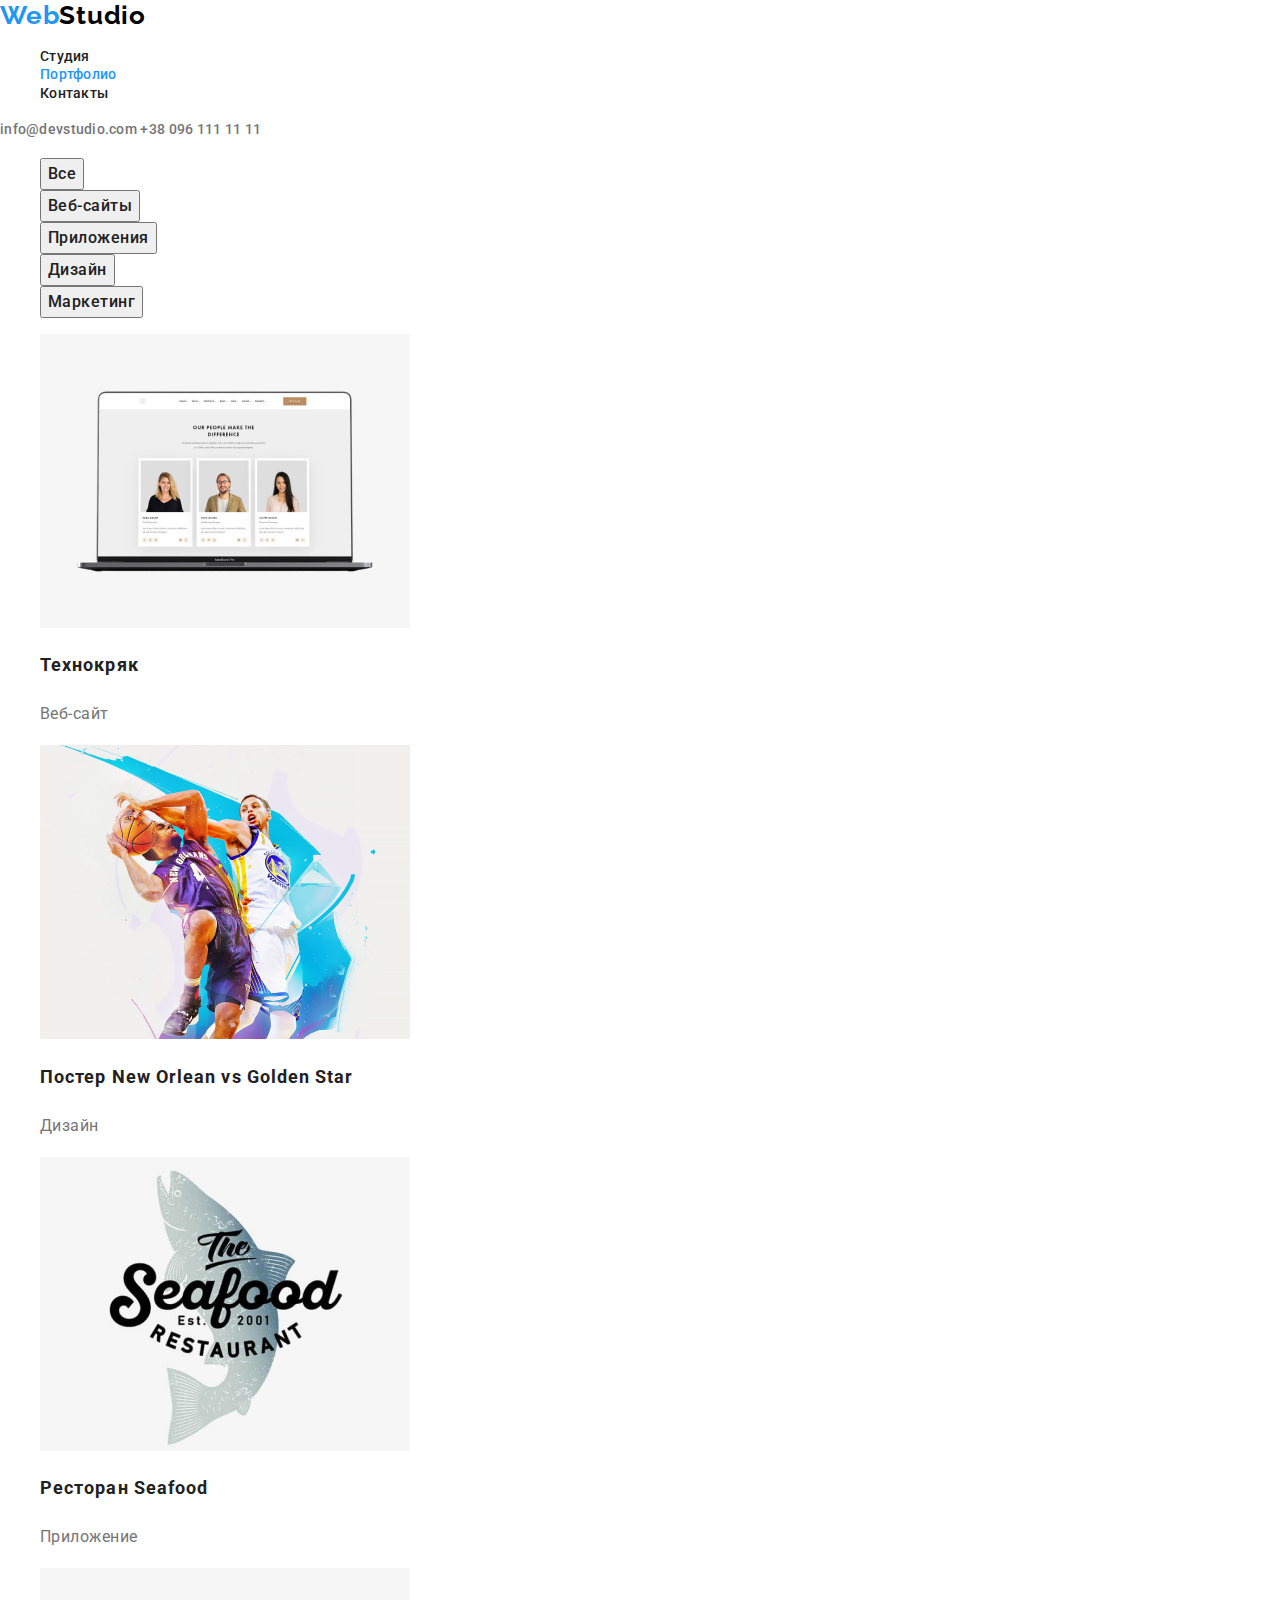
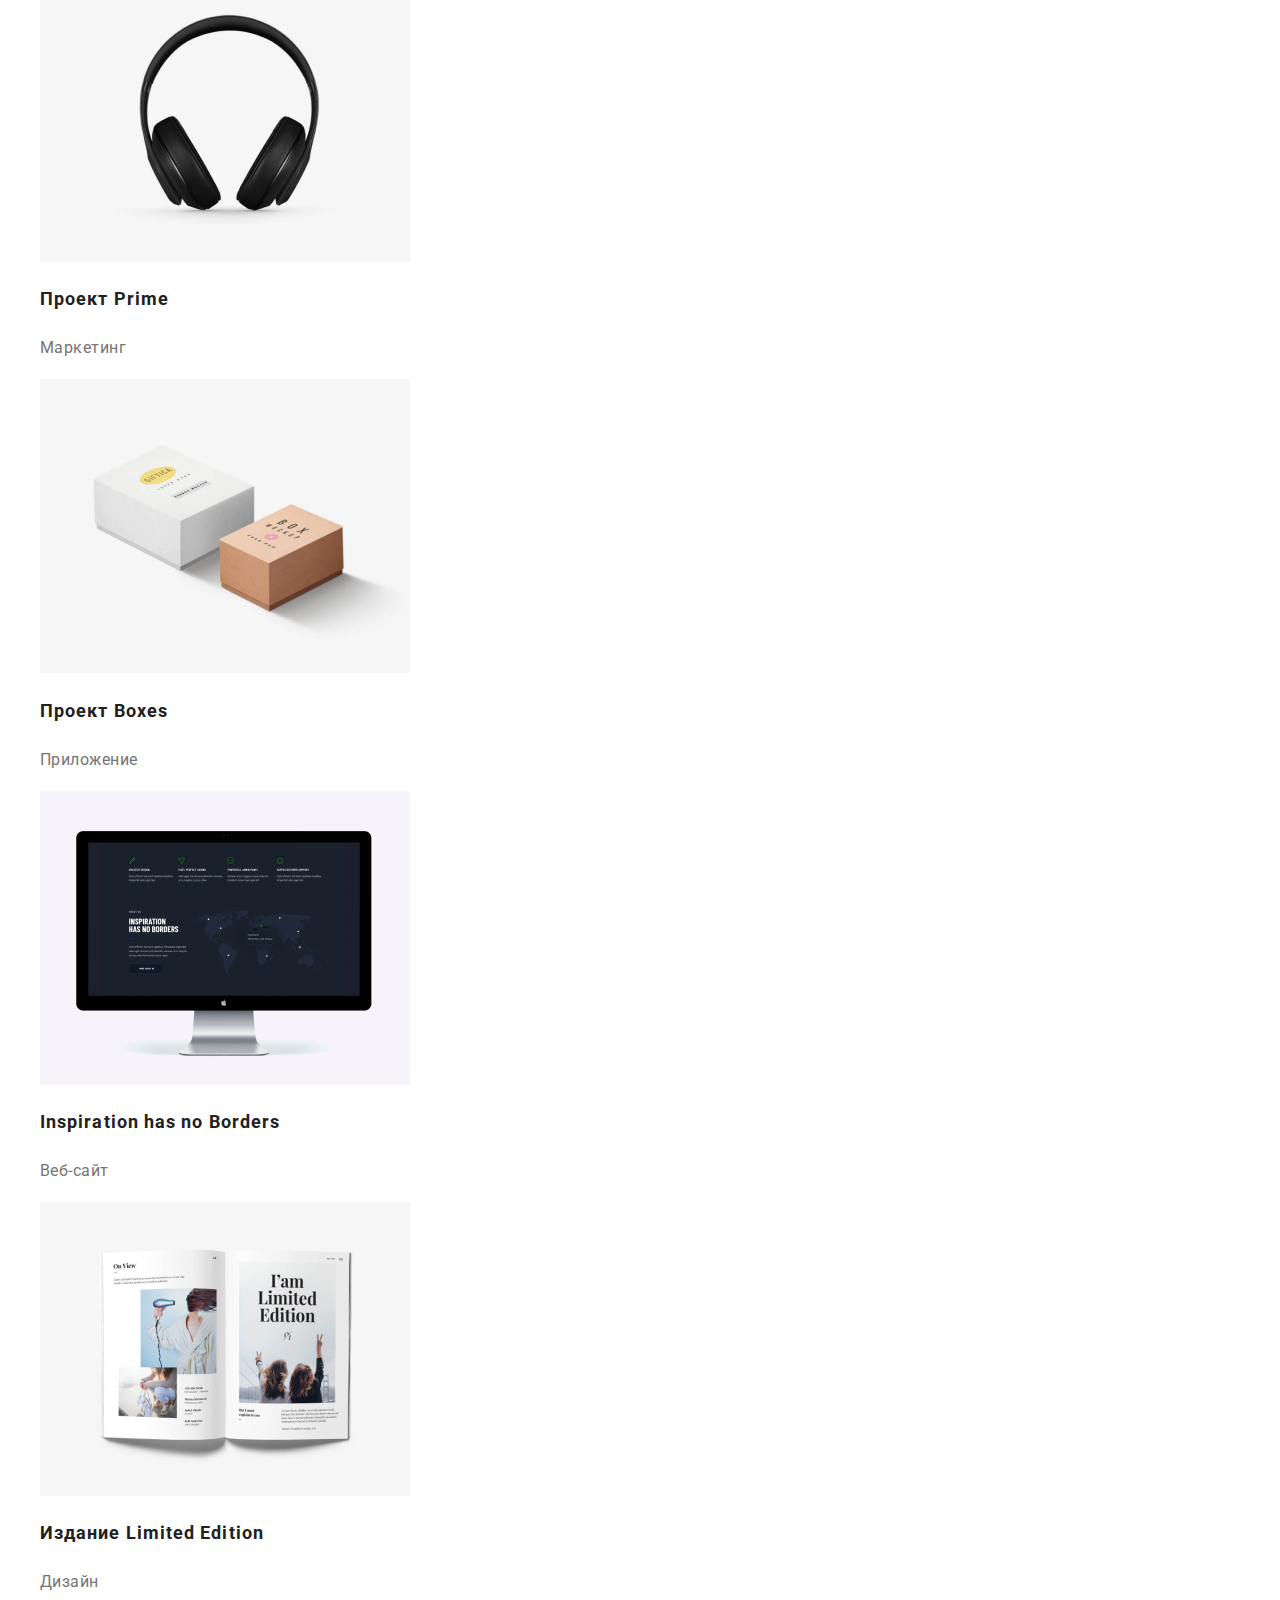
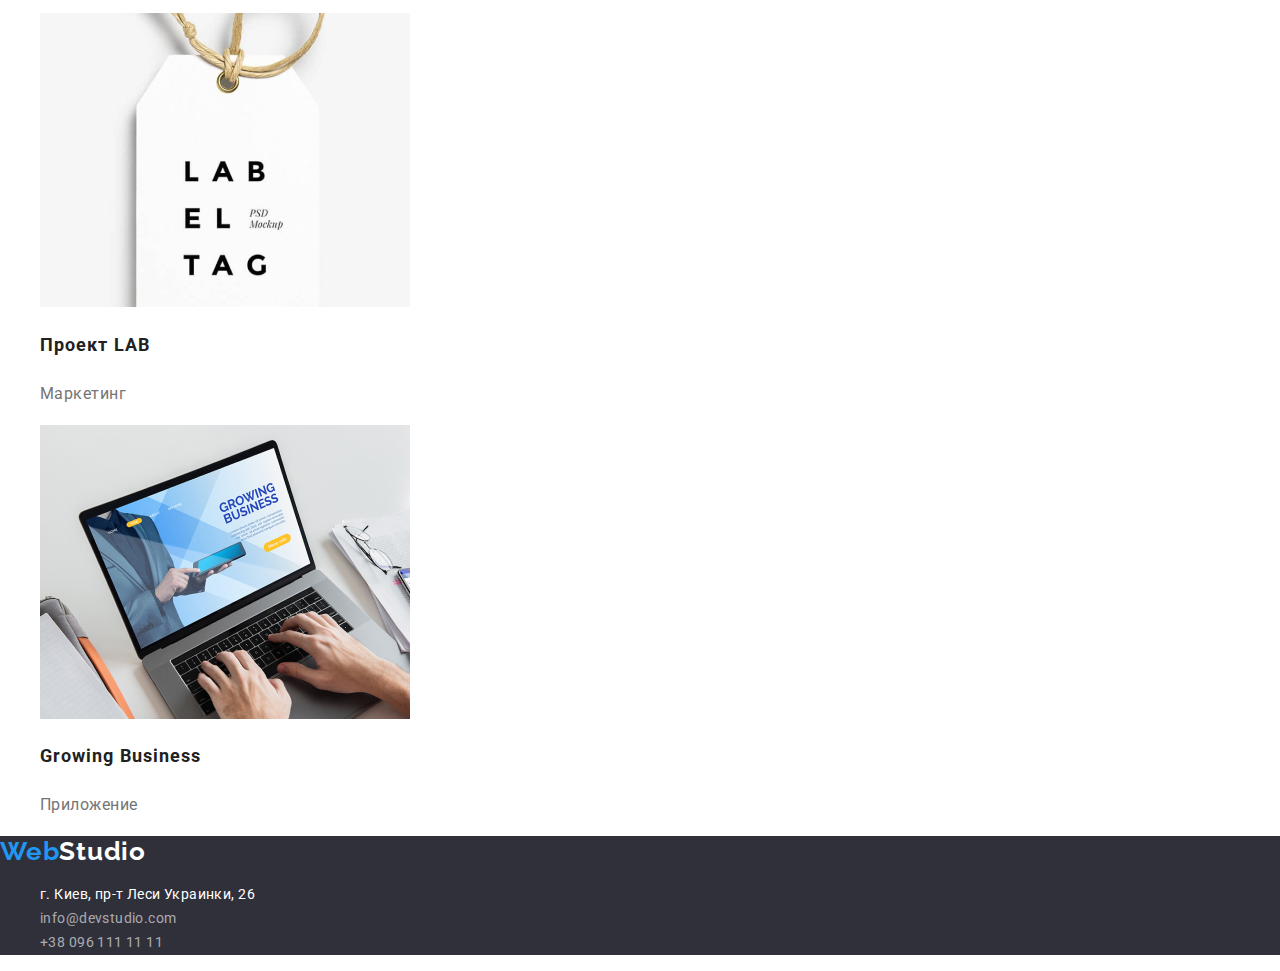
==== portfolio.html @ b76dd88d "New" ====
<!DOCTYPE html>
<html lang="ru">
  <head>
    <meta charset="UTF-8" />
    <meta name="viewport" content="width=device-width, initial-scale=1.0" />
    <title>WebStudio</title>
    <link
      rel="stylesheet"
      href="https://cdnjs.cloudflare.com/ajax/libs/modern-normalize/1.0.0/modern-normalize.css"
    />
    <link
      href="https://fonts.googleapis.com/css2?family=Raleway:wght@700&family=Roboto:wght@400;500;700&display=swap"
      rel="stylesheet"
    />
    <link rel="stylesheet" href="./css/styles.css" />
  </head>

  <body>
    <!-- HEADER -->
    <header>
      <nav class="navigation">
        <a class="logo link" href="./index.html"
          ><span class="logo-name">Web</span>Studio</a
        >
        <ul class="list">
          <li>
            <a class="navigation-list link" href="./index.html">Студия</a>
          </li>
          <li>
            <a class="navigation-list link active" href="./portfolio.html"
              >Портфолио</a
            >
          </li>
          <li><a class="navigation-list link" href="">Контакты</a></li>
        </ul>
      </nav>
      <address class="address">
        <a class="address-list link" href="mailto:info@devstudio.com"
          >info@devstudio.com</a
        >
        <a class="address-list link" href="tel:+380961111111"
          >+38 096 111 11 11</a
        >
      </address>
    </header>
    <main>
      <h1 hidden>Портфолио</h1>
      <!--Фильтр-->
      <ul class="list">
        <li><button type="button" class="button-list">Все</button></li>
        <li><button type="button" class="button-list">Веб-сайты</button></li>
        <li><button type="button" class="button-list">Приложения</button></li>
        <li><button type="button" class="button-list">Дизайн</button></li>
        <li><button type="button" class="button-list">Маркетинг</button></li>
      </ul>
      <!--Портфолио-->
      <ul class="list">
        <li>
          <img
            src="./images/portfolio/img.jpg"
            alt=""
            width="370"
            height="294"
          />
          <h2 class="portfolio-title">Технокряк</h2>
          <p class="portfolio-subtitle">Веб-сайт</p>
        </li>
        <li>
          <img
            src="./images/portfolio/img-1.jpg"
            alt=""
            width="370"
            height="294"
          />
          <h2 class="portfolio-title">Постер New Orlean vs Golden Star</h2>
          <p class="portfolio-subtitle">Дизайн</p>
        </li>
        <li>
          <img
            src="./images/portfolio/img-2.jpg"
            alt=""
            width="370"
            height="294"
          />
          <h2 class="portfolio-title">Ресторан Seafood</h2>
          <p class="portfolio-subtitle">Приложение</p>
        </li>
        <li>
          <img
            src="./images/portfolio/img-3.jpg"
            alt=""
            width="370"
            height="294"
          />
          <h2 class="portfolio-title">Проект Prime</h2>
          <p class="portfolio-subtitle">Маркетинг</p>
        </li>
        <li>
          <img
            src="./images/portfolio/img-4.jpg"
            alt=""
            width="370"
            height="294"
          />
          <h2 class="portfolio-title">Проект Boxes</h2>
          <p class="portfolio-subtitle">Приложение</p>
        </li>
        <li>
          <img
            src="./images/portfolio/img-5.jpg"
            alt=""
            width="370"
            height="294"
          />
          <h2 class="portfolio-title">Inspiration has no Borders</h2>
          <p class="portfolio-subtitle">Веб-сайт</p>
        </li>
        <li>
          <img
            src="./images/portfolio/img-6.jpg"
            alt=""
            width="370"
            height="294"
          />
          <h2 class="portfolio-title">Издание Limited Edition</h2>
          <p class="portfolio-subtitle">Дизайн</p>
        </li>
        <li>
          <img
            src="./images/portfolio/img-7.jpg"
            alt=""
            width="370"
            height="294"
          />
          <h2 class="portfolio-title">Проект LAB</h2>
          <p class="portfolio-subtitle">Маркетинг</p>
        </li>
        <li>
          <img
            src="./images/portfolio/img-8.jpg"
            alt=""
            width="370"
            height="294"
          />
          <h2 class="portfolio-title">Growing Business</h2>
          <p class="portfolio-subtitle">Приложение</p>
        </li>
      </ul>
    </main>

    <!-- Footer-->
    <footer class="footer-fon">
      <a class="logo link logo-footer" href="./index.html"
        ><span class="logo-name">Web</span>Studio</a
      >
      <address>
        <ul class="list">
          <li class="address">г. Киев, пр-т Леси Украинки, 26</li>
          <li>
            <a class="link contacts" href="mailto:info@devstudio.com"
              >info@devstudio.com</a
            >
          </li>
          <li>
            <a class="link contacts" href="tel:+380961111111"
              >+38 096 111 11 11</a
            >
          </li>
        </ul>
      </address>
    </footer>
  </body>
</html>
---- css/styles.css ----
:root {
  --main-font: 'Roboto', sans-serif;
  --secondary-font: 'Raleway', sans-serif;
  --accent-color: #2196f3;
  --primary-background-color: #ffffff;
  --primery-title-color: #212121;
  --primery-description-color: #757575;
}

body {
  font-family: var(--main-font);
  font-style: normal;
  background-color: var(--primary-background-color);
}

.list {
  list-style: none;
}

.link {
  text-decoration: none;
}

/*=====HEADER=====*/
.logo {
  font-family: var(--secondary-font);
  font-style: normal;
  font-weight: 700;
  font-size: 26px;
  line-height: 1.192;
  letter-spacing: 0.03em;
  color: #000000;
}

.logo-name {
  color: var(--accent-color);
}
.navigation-list {
  font-family: var(--main-font);
  font-style: normal;
  font-weight: 500;
  font-size: 14px;
  line-height: 1.143;
  letter-spacing: 0.02em;
  color: var(--primery-title-color);
}

.active {
  color: var(--accent-color);
}

.address-list {
  font-family: var(--main-font);
  font-style: normal;
  font-weight: 500;
  font-size: 14px;
  line-height: 1.143;
  letter-spacing: 0.02em;
  color: var(--primery-description-color);
}

.navigation-list:hover,
.navigation-list:focus,
.address-list:hover,
.address-list:focus {
  color: var(--accent-color);
}
/*=====END HEADER=====*/

/*=====HERO=====*/
.hero-title {
  font-weight: 900;
  font-size: 44px;
  line-height: 1.364;
  text-align/*ПРИБРАТИ?*/: center;
  letter-spacing: 0.06em;
  text-transform: uppercase;
  background-color: #2f303a; /* тимчасово для видноти тексту*/
  color: #ffffff;
}

.modal-btn {
  font-family: var(--main-font);
  font-style: normal;
  font-weight: 700;
  font-size: 16px;
  line-height: 1.875;
  letter-spacing: 0.06em;
  color: #ffffff;
  background-color: var(--accent-color);
}
/*=====END HERO=====*/

/*=====FEATURES=====*/
.features-subtitle {
  font-weight: 700;
  font-size: 14px;
  line-height: 1.143;
  letter-spacing: 0.03em;
  text-transform: uppercase;
  color: var(--primery-title-color);
}

.features-description {
  font-weight: 400;
  font-size: 14px;
  line-height: 1.714;
  letter-spacing: 0.03em;
  color: var(--primery-description-color);
}
/*=====END FEATURES=====*/

/*=====WHAT ARE WE DOING=====*/
.doing-title {
  font-weight: 700;
  font-size: 36px;
  line-height: 1.167;
  text-align: center;
  letter-spacing: 0.03em;
  color: var(--primery-title-color);
}
/*=====END WHAT ARE WE DOING=====*/

/*=====OUR TEAM=====*/
.team-title {
  font-weight: 700;
  font-size: 36px;
  line-height: 1.167;
  text-align: center;
  letter-spacing: 0.03em;
  color: var(--primery-title-color);
}

.team-subtitle {
  font-weight: 500;
  font-size: 16px;
  line-height: 1.188;
  letter-spacing: 0.03em;
  color: var(--primery-title-color);
}

.team-position {
  font-weight: 400;
  font-size: 16px;
  line-height: 1.188;
  letter-spacing: 0.03em;
  color: var(--primery-description-color);
}

.team-fon {
  background-color: #f5f4fa;
}
/*=====END OUR TEAM=====*/

/*=====FOOTER=====*/

.logo-footer {
  font-family: var(--secondary-font);
  font-style: normal;
  font-weight: 700;
  font-size: 26px;
  line-height: 1.192;
  letter-spacing: 0.03em;
  color: #ffffff;
}
.address {
  font-family: var(--main-font);
  font-style: normal;
  font-weight: normal;
  font-size: 14px;
  line-height: 1.714;
  letter-spacing: 0.03em;
  color: #ffffff;
}

.contacts {
  font-family: var(--main-font);
  font-style: normal;
  font-weight: 400;
  font-size: 14px;
  line-height: 1.714;
  letter-spacing: 0.03em;
  color: rgba(255, 255, 255, 0.6);
}

.footer-fon {
  background-color: #2f303a;
}
/*=====END FOOTER=====*/

/*=====PORTFOLIO BUTTON=====*/
.button-list {
  font-family: var(--main-font);
  font-style: normal;
  font-weight: 500;
  font-size: 16px;
  line-height: 1.625;
  text-align: center;
  letter-spacing: 0.03em;
  color: var(--primery-title-color);
}

.button-list:hover,
.button-list:focus {
  color: #ffffff;
  background-color: var(--accent-color);
}
/*=====END PORTFOLIO BUTTON=====*/

/*=====PORTFOLIO=====*/
.portfolio-title {
  font-weight: bold;
  font-size: 18px;
  line-height: 2;
  letter-spacing: 0.06em;
  color: var(--primery-title-color);
}

.portfolio-subtitle {
  font-weight: 400;
  font-size: 16px;
  line-height: 1.875;
  letter-spacing: 0.03em;
  color: var(--primery-description-color);
}
/*=====END PORTFOLIO=====*/
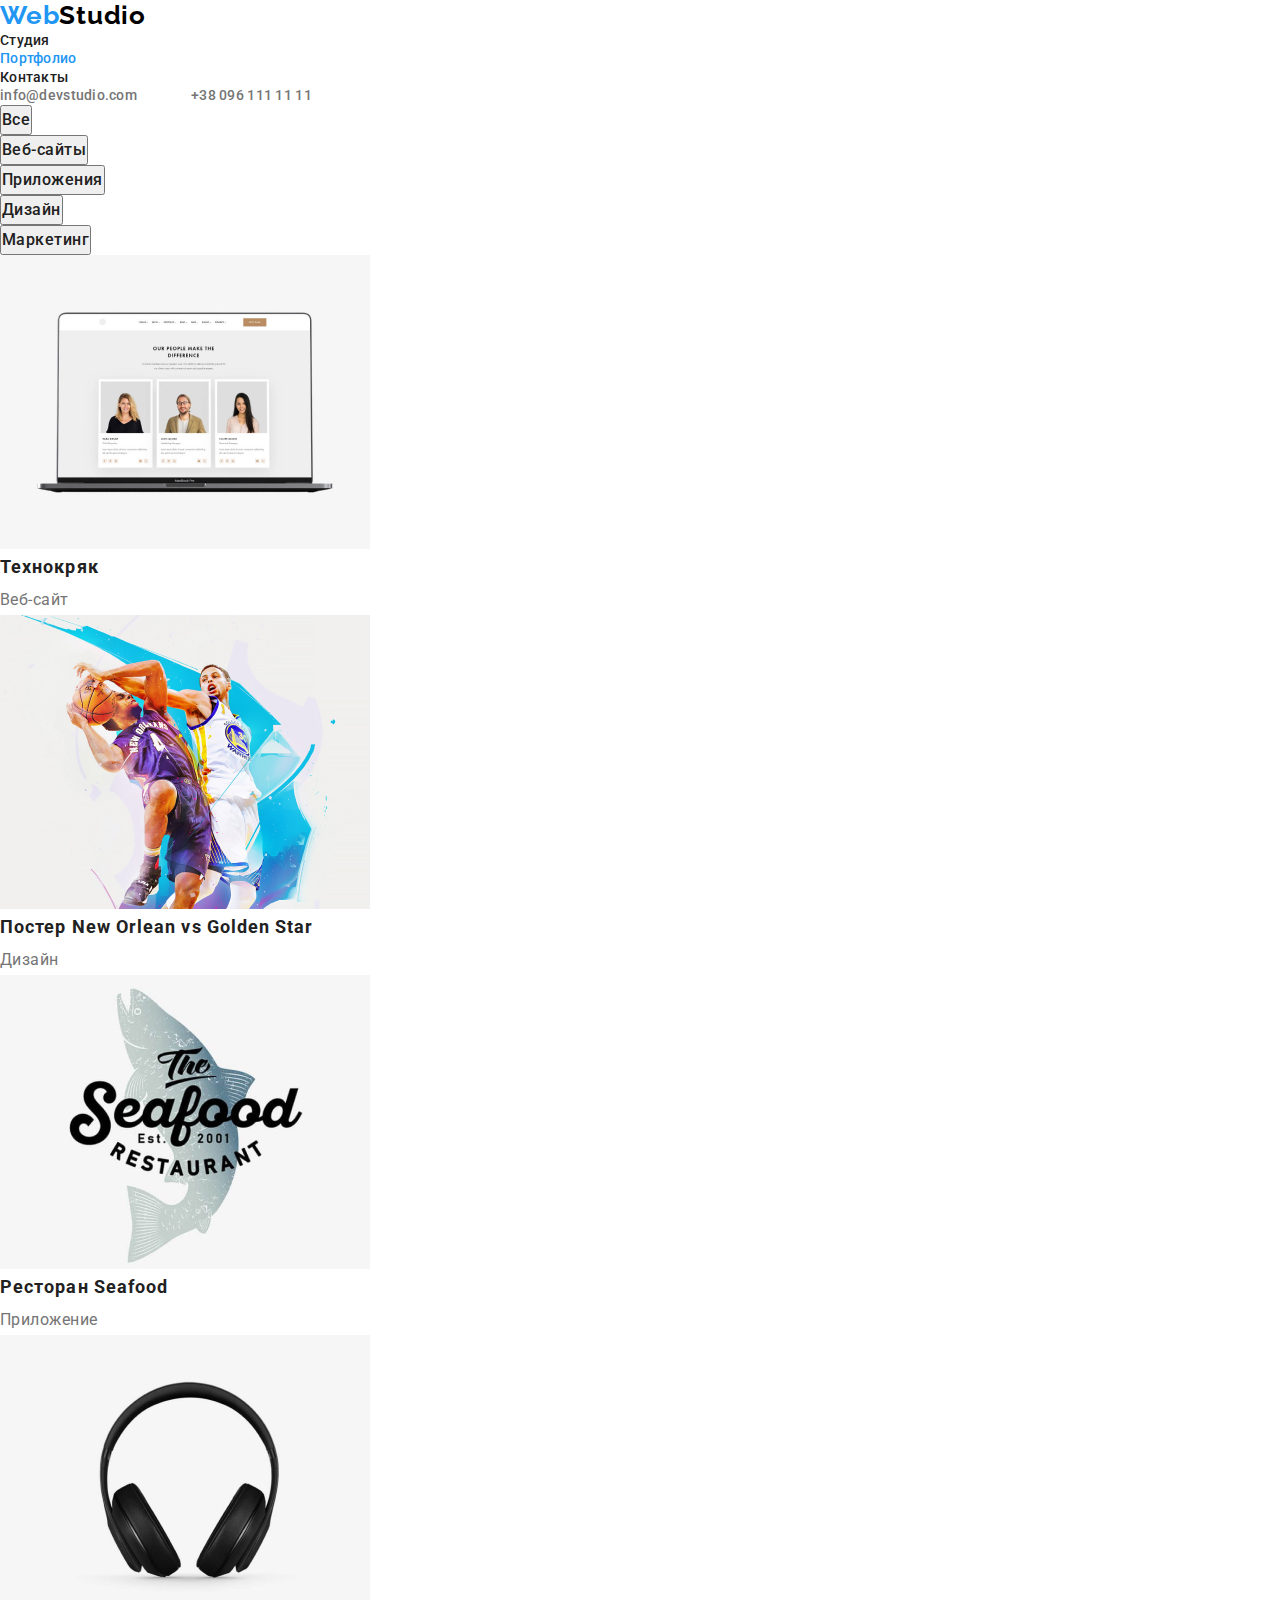
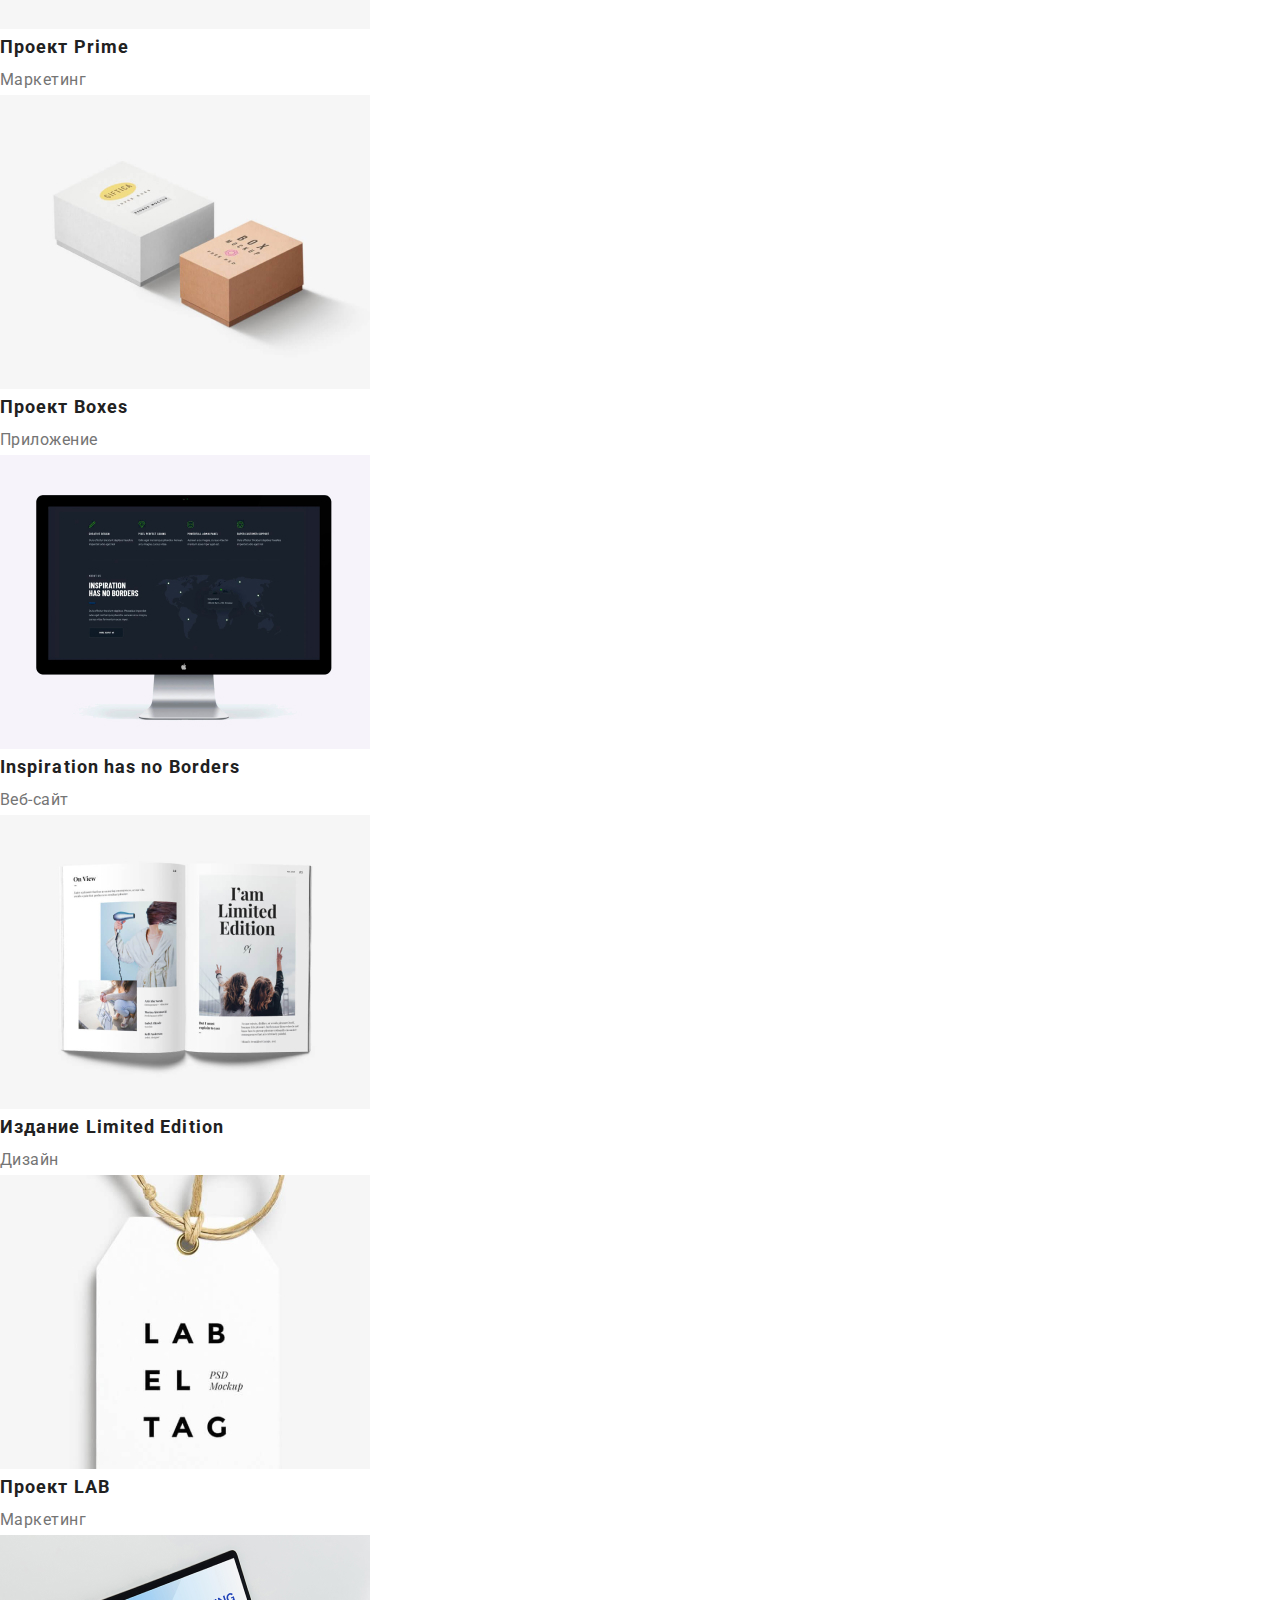
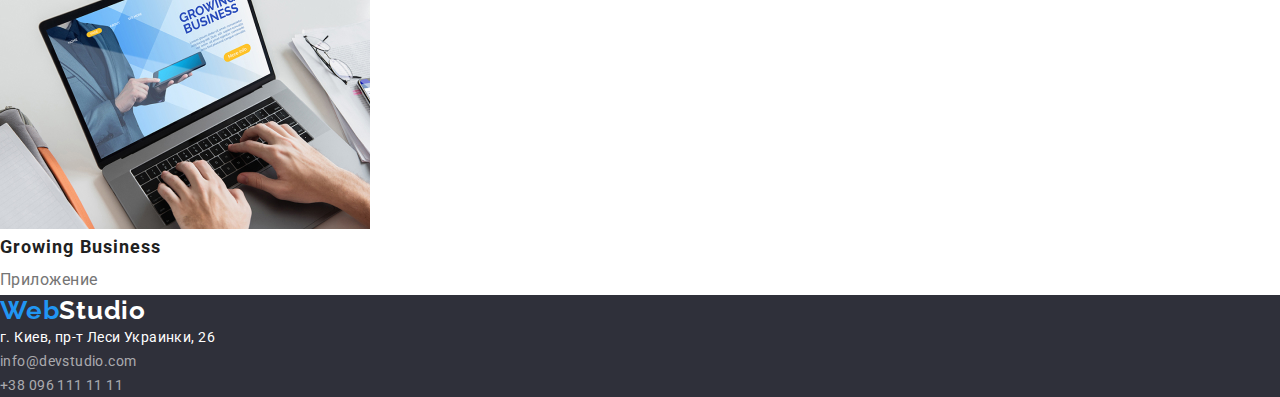
==== commit 779e71af: "хедер, герой +\-, фічерс" ====
--- a/portfolio.html
+++ b/portfolio.html
@@ -18,20 +18,20 @@
   <body>
     <!-- HEADER -->
     <header>
-      <nav class="navigation">
+      <nav>
         <a class="logo link" href="./index.html"
           ><span class="logo-name">Web</span>Studio</a
         >
         <ul class="list">
           <li>
-            <a class="navigation-list link" href="./index.html">Студия</a>
+            <a class="navigation-link link" href="./index.html">Студия</a>
           </li>
           <li>
-            <a class="navigation-list link active" href="./portfolio.html"
+            <a class="navigation-link link active" href="./portfolio.html"
               >Портфолио</a
             >
           </li>
-          <li><a class="navigation-list link" href="">Контакты</a></li>
+          <li><a class="navigation-link link" href="">Контакты</a></li>
         </ul>
       </nav>
       <address class="address">
@@ -155,7 +155,7 @@
       >
       <address>
         <ul class="list">
-          <li class="address">г. Киев, пр-т Леси Украинки, 26</li>
+          <li class="address-item">г. Киев, пр-т Леси Украинки, 26</li>
           <li>
             <a class="link contacts" href="mailto:info@devstudio.com"
               >info@devstudio.com</a
--- a/css/styles.css
+++ b/css/styles.css
@@ -7,6 +7,13 @@
   --primery-description-color: #757575;
 }
 
+*,
+*::before,
+*::after {
+  margin: 0;
+  padding: 0;
+}
+
 body {
   font-family: var(--main-font);
   font-style: normal;
@@ -21,7 +28,35 @@
   text-decoration: none;
 }
 
+img {
+  display: block;
+}
+
+.container {
+  width: 1200px;
+  padding: 0 15px;
+  margin: 0 auto;
+}
 /*=====HEADER=====*/
+
+.header {
+  padding: 32px 0;
+}
+
+.header .container {
+  display: flex;
+  align-items: center;
+}
+
+.navigation {
+  display: flex;
+  align-items: center;
+}
+
+.navigation-list {
+  display: flex;
+}
+
 .logo {
   font-family: var(--secondary-font);
   font-style: normal;
@@ -30,12 +65,19 @@
   line-height: 1.192;
   letter-spacing: 0.03em;
   color: #000000;
+
+  margin-right: 93px;
 }
 
 .logo-name {
   color: var(--accent-color);
 }
-.navigation-list {
+
+.navigation-item:not(:last-child) {
+  margin-right: 50px;
+}
+
+.navigation-link {
   font-family: var(--main-font);
   font-style: normal;
   font-weight: 500;
@@ -57,6 +99,14 @@
   line-height: 1.143;
   letter-spacing: 0.02em;
   color: var(--primery-description-color);
+}
+
+.header .address {
+  margin-left: auto;
+}
+
+.address-list:not(:last-child) {
+  margin-right: 50px;
 }
 
 .navigation-list:hover,
@@ -65,9 +115,20 @@
 .address-list:focus {
   color: var(--accent-color);
 }
+
 /*=====END HEADER=====*/
 
 /*=====HERO=====*/
+/*.hero .container {
+  display: flex;
+  align-items: center;
+}*/
+.hero-section {
+  width: 1600px;
+  height: 600px;
+  background-color: #2f303a;
+}
+
 .hero-title {
   font-weight: 900;
   font-size: 44px;
@@ -75,8 +136,10 @@
   text-align/*ПРИБРАТИ?*/: center;
   letter-spacing: 0.06em;
   text-transform: uppercase;
-  background-color: #2f303a; /* тимчасово для видноти тексту*/
-  color: #ffffff;
+  color: #ffffff;
+
+  padding-top: 200px;
+  padding-bottom: 30px;
 }
 
 .modal-btn {
@@ -87,11 +150,30 @@
   line-height: 1.875;
   letter-spacing: 0.06em;
   color: #ffffff;
-  background-color: var(--accent-color);
-}
+  padding: 10px 32px;
+
+  min-width: 200px;
+  height: 50px;
+  background: var(--accent-color);
+  box-shadow: 0px 4px 4px rgba(0, 0, 0, 0.15);
+  border-radius: 4px;
+
+  margin-bottom: 200px;
+}
+
 /*=====END HERO=====*/
 
 /*=====FEATURES=====*/
+.features .container {
+  display: flex;
+}
+
+.features .list {
+  display: flex;
+  align-items: space-betveen; /*?*/
+
+  padding: 94px 0 94px;
+}
 .features-subtitle {
   font-weight: 700;
   font-size: 14px;
@@ -99,6 +181,8 @@
   letter-spacing: 0.03em;
   text-transform: uppercase;
   color: var(--primery-title-color);
+
+  margin-bottom: 10px;
 }
 
 .features-description {
@@ -108,6 +192,16 @@
   letter-spacing: 0.03em;
   color: var(--primery-description-color);
 }
+
+.list-features {
+  width: 270px;
+  height: 110px;
+}
+
+.list-features:not(:last-child) {
+  margin-right: 30px;
+}
+
 /*=====END FEATURES=====*/
 
 /*=====WHAT ARE WE DOING=====*/
@@ -163,7 +257,7 @@
   letter-spacing: 0.03em;
   color: #ffffff;
 }
-.address {
+.address-item {
   font-family: var(--main-font);
   font-style: normal;
   font-weight: normal;
@@ -187,6 +281,7 @@
   background-color: #2f303a;
 }
 /*=====END FOOTER=====*/
+/*=====END STUDIO=====*/
 
 /*=====PORTFOLIO BUTTON=====*/
 .button-list {
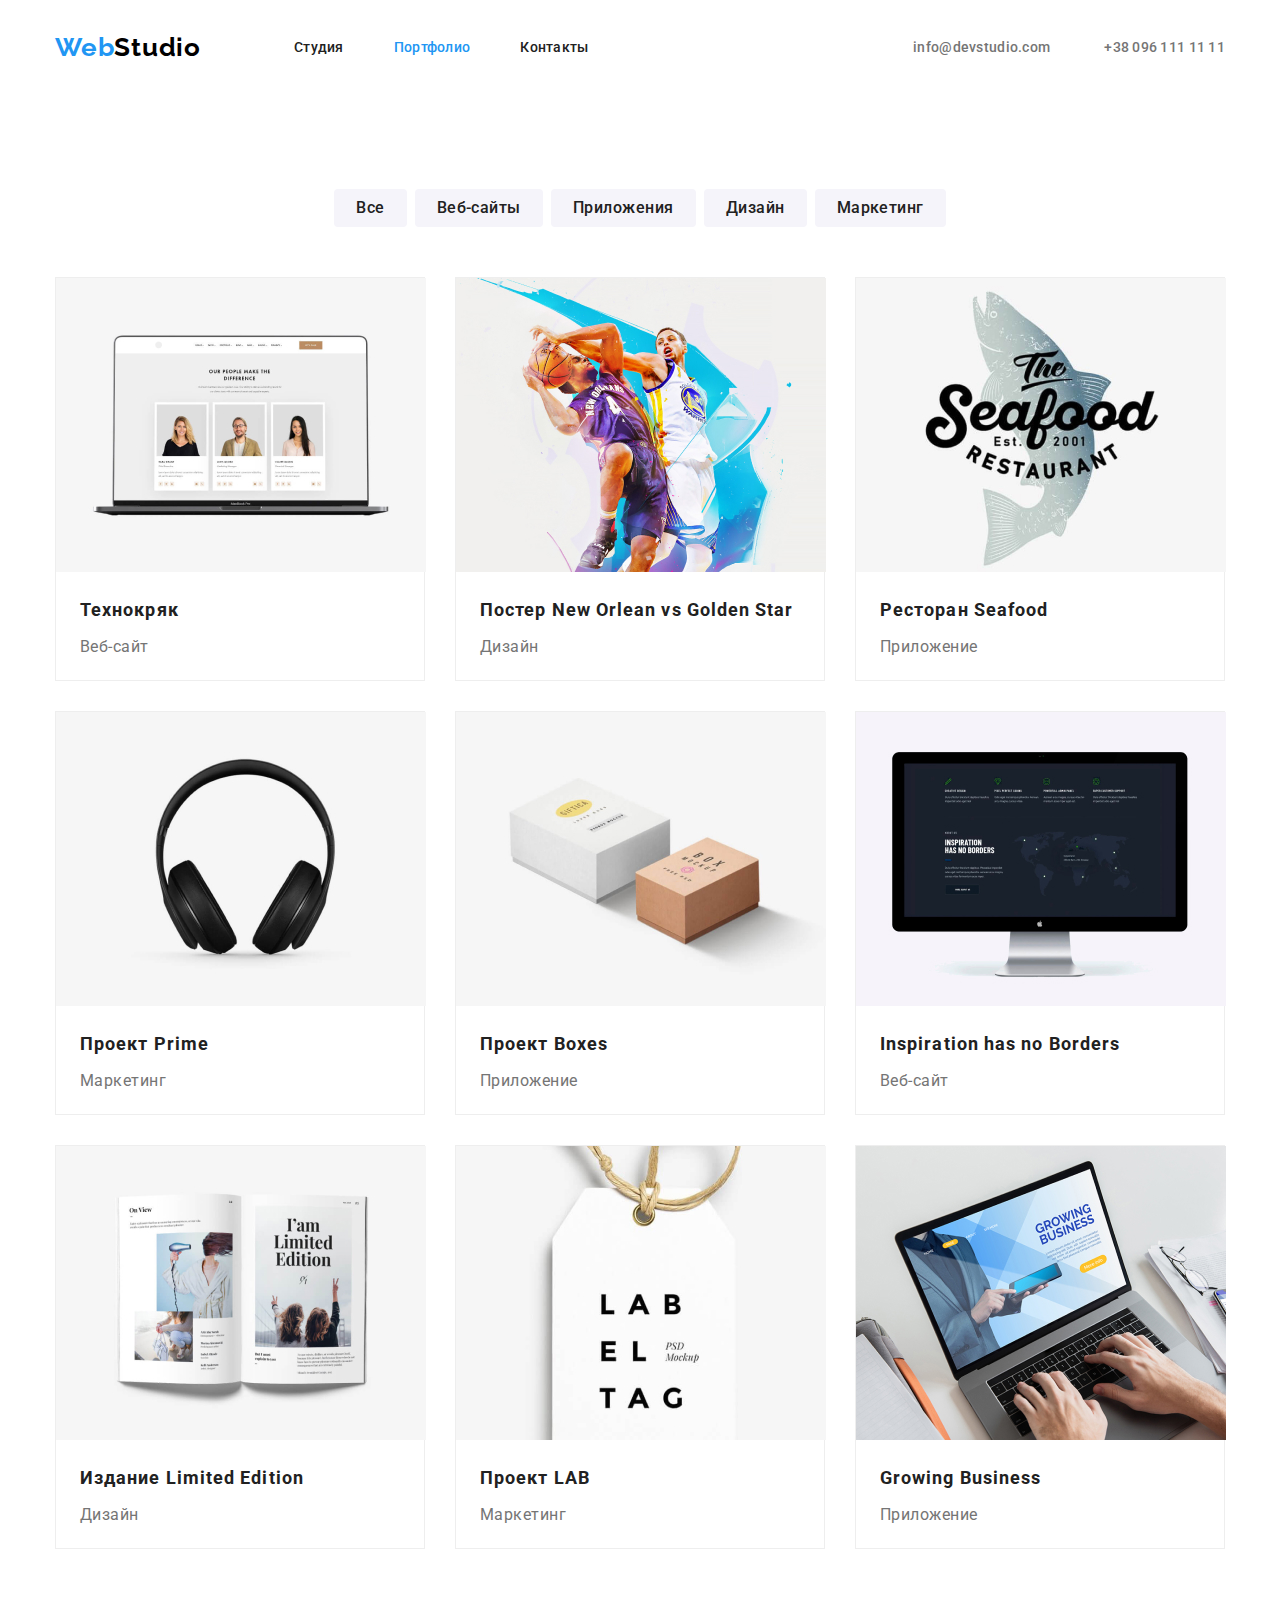
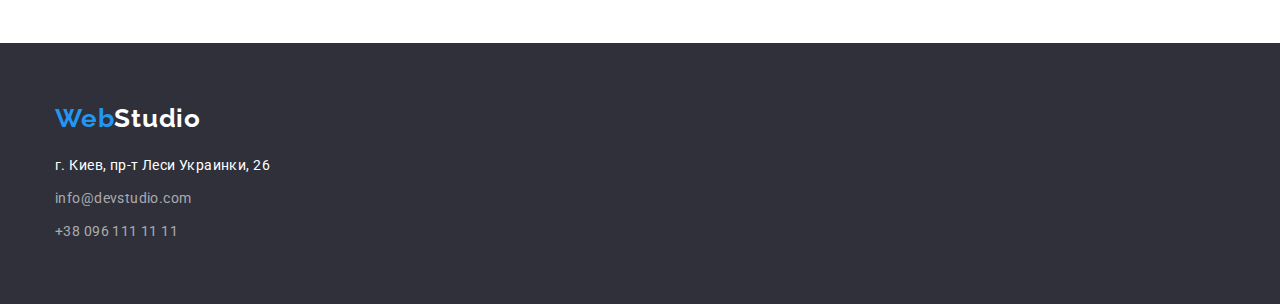
==== commit 24a99108: "final" ====
--- a/portfolio.html
+++ b/portfolio.html
@@ -17,157 +17,217 @@
 
   <body>
     <!-- HEADER -->
-    <header>
-      <nav>
-        <a class="logo link" href="./index.html"
+    <header class="header">
+      <div class="container">
+        <nav class="navigation">
+          <a class="logo link" href="./index.html"
+            ><span class="logo-name">Web</span>Studio</a
+          >
+          <ul class="list navigation-list">
+            <li class="navigation-item">
+              <a class="navigation-link link" href="./index.html">Студия</a>
+            </li>
+            <li class="navigation-item">
+              <a class="navigation-link link active" href="./portfolio.html"
+                >Портфолио</a
+              >
+            </li>
+            <li class="navigation-item">
+              <a class="navigation-link link" href="">Контакты</a>
+            </li>
+          </ul>
+        </nav>
+        <address class="address">
+          <a class="address-list link" href="mailto:info@devstudio.com"
+            >info@devstudio.com</a
+          >
+          <a class="address-list link" href="tel:+380961111111"
+            >+38 096 111 11 11</a
+          >
+        </address>
+      </div>
+    </header>
+    <main>
+      <section class="portfolio">
+        <h1 hidden>Портфолио</h1>
+        <!--Фильтр-->
+        <div class="container">
+          <ul class="list filter-list">
+            <li class="portfolio-btn">
+              <button type="button" class="button-list">Все</button>
+            </li>
+            <li class="portfolio-btn">
+              <button type="button" class="button-list">Веб-сайты</button>
+            </li>
+            <li class="portfolio-btn">
+              <button type="button" class="button-list">Приложения</button>
+            </li>
+            <li class="portfolio-btn">
+              <button type="button" class="button-list">Дизайн</button>
+            </li>
+            <li>
+              <button type="button" class="button-list">Маркетинг</button>
+            </li>
+          </ul>
+          <!--Портфолио-->
+          <div class="portfolio-list">
+            <ul class="list">
+              <div class="portfolio-items">
+                <li>
+                  <img
+                    src="./images/portfolio/img.jpg"
+                    alt=""
+                    width="370"
+                    height="294"
+                  />
+                  <div class="portfolio-content">
+                    <h2 class="portfolio-title">Технокряк</h2>
+                    <p class="portfolio-subtitle">Веб-сайт</p>
+                  </div>
+                </li>
+              </div>
+              <div class="portfolio-items">
+                <li>
+                  <img
+                    src="./images/portfolio/img-1.jpg"
+                    alt=""
+                    width="370"
+                    height="294"
+                  />
+                  <div class="portfolio-content">
+                    <h2 class="portfolio-title">
+                      Постер New Orlean vs Golden Star
+                    </h2>
+                    <p class="portfolio-subtitle">Дизайн</p>
+                  </div>
+                </li>
+              </div>
+              <div class="portfolio-items">
+                <li>
+                  <img
+                    src="./images/portfolio/img-2.jpg"
+                    alt=""
+                    width="370"
+                    height="294"
+                  />
+                  <div class="portfolio-content">
+                    <h2 class="portfolio-title">Ресторан Seafood</h2>
+                    <p class="portfolio-subtitle">Приложение</p>
+                  </div>
+                </li>
+              </div>
+              <div class="portfolio-items">
+                <li>
+                  <img
+                    src="./images/portfolio/img-3.jpg"
+                    alt=""
+                    width="370"
+                    height="294"
+                  />
+                  <div class="portfolio-content">
+                    <h2 class="portfolio-title">Проект Prime</h2>
+                    <p class="portfolio-subtitle">Маркетинг</p>
+                  </div>
+                </li>
+              </div>
+              <div class="portfolio-items">
+                <li>
+                  <img
+                    src="./images/portfolio/img-4.jpg"
+                    alt=""
+                    width="370"
+                    height="294"
+                  />
+                  <div class="portfolio-content">
+                    <h2 class="portfolio-title">Проект Boxes</h2>
+                    <p class="portfolio-subtitle">Приложение</p>
+                  </div>
+                </li>
+              </div>
+              <div class="portfolio-items">
+                <li>
+                  <img
+                    src="./images/portfolio/img-5.jpg"
+                    alt=""
+                    width="370"
+                    height="294"
+                  />
+                  <div class="portfolio-content">
+                    <h2 class="portfolio-title">Inspiration has no Borders</h2>
+                    <p class="portfolio-subtitle">Веб-сайт</p>
+                  </div>
+                </li>
+              </div>
+              <div class="portfolio-items">
+                <li>
+                  <img
+                    src="./images/portfolio/img-6.jpg"
+                    alt=""
+                    width="370"
+                    height="294"
+                  />
+                  <div class="portfolio-content">
+                    <h2 class="portfolio-title">Издание Limited Edition</h2>
+                    <p class="portfolio-subtitle">Дизайн</p>
+                  </div>
+                </li>
+              </div>
+              <div class="portfolio-items">
+                <li>
+                  <img
+                    src="./images/portfolio/img-7.jpg"
+                    alt=""
+                    width="370"
+                    height="294"
+                  />
+                  <div class="portfolio-content">
+                    <h2 class="portfolio-title">Проект LAB</h2>
+                    <p class="portfolio-subtitle">Маркетинг</p>
+                  </div>
+                </li>
+              </div>
+              <div class="portfolio-items">
+                <li>
+                  <img
+                    src="./images/portfolio/img-8.jpg"
+                    alt=""
+                    width="370"
+                    height="294"
+                  />
+                  <div class="portfolio-content">
+                    <h2 class="portfolio-title">Growing Business</h2>
+                    <p class="portfolio-subtitle">Приложение</p>
+                  </div>
+                </li>
+              </div>
+            </ul>
+          </div>
+        </div>
+      </section>
+    </main>
+
+    <!--Footer-->
+    <footer class="footer">
+      <div class="container">
+        <a class="logo link logo-footer" href="./index.html"
           ><span class="logo-name">Web</span>Studio</a
         >
-        <ul class="list">
-          <li>
-            <a class="navigation-link link" href="./index.html">Студия</a>
-          </li>
-          <li>
-            <a class="navigation-link link active" href="./portfolio.html"
-              >Портфолио</a
-            >
-          </li>
-          <li><a class="navigation-link link" href="">Контакты</a></li>
-        </ul>
-      </nav>
-      <address class="address">
-        <a class="address-list link" href="mailto:info@devstudio.com"
-          >info@devstudio.com</a
-        >
-        <a class="address-list link" href="tel:+380961111111"
-          >+38 096 111 11 11</a
-        >
-      </address>
-    </header>
-    <main>
-      <h1 hidden>Портфолио</h1>
-      <!--Фильтр-->
-      <ul class="list">
-        <li><button type="button" class="button-list">Все</button></li>
-        <li><button type="button" class="button-list">Веб-сайты</button></li>
-        <li><button type="button" class="button-list">Приложения</button></li>
-        <li><button type="button" class="button-list">Дизайн</button></li>
-        <li><button type="button" class="button-list">Маркетинг</button></li>
-      </ul>
-      <!--Портфолио-->
-      <ul class="list">
-        <li>
-          <img
-            src="./images/portfolio/img.jpg"
-            alt=""
-            width="370"
-            height="294"
-          />
-          <h2 class="portfolio-title">Технокряк</h2>
-          <p class="portfolio-subtitle">Веб-сайт</p>
-        </li>
-        <li>
-          <img
-            src="./images/portfolio/img-1.jpg"
-            alt=""
-            width="370"
-            height="294"
-          />
-          <h2 class="portfolio-title">Постер New Orlean vs Golden Star</h2>
-          <p class="portfolio-subtitle">Дизайн</p>
-        </li>
-        <li>
-          <img
-            src="./images/portfolio/img-2.jpg"
-            alt=""
-            width="370"
-            height="294"
-          />
-          <h2 class="portfolio-title">Ресторан Seafood</h2>
-          <p class="portfolio-subtitle">Приложение</p>
-        </li>
-        <li>
-          <img
-            src="./images/portfolio/img-3.jpg"
-            alt=""
-            width="370"
-            height="294"
-          />
-          <h2 class="portfolio-title">Проект Prime</h2>
-          <p class="portfolio-subtitle">Маркетинг</p>
-        </li>
-        <li>
-          <img
-            src="./images/portfolio/img-4.jpg"
-            alt=""
-            width="370"
-            height="294"
-          />
-          <h2 class="portfolio-title">Проект Boxes</h2>
-          <p class="portfolio-subtitle">Приложение</p>
-        </li>
-        <li>
-          <img
-            src="./images/portfolio/img-5.jpg"
-            alt=""
-            width="370"
-            height="294"
-          />
-          <h2 class="portfolio-title">Inspiration has no Borders</h2>
-          <p class="portfolio-subtitle">Веб-сайт</p>
-        </li>
-        <li>
-          <img
-            src="./images/portfolio/img-6.jpg"
-            alt=""
-            width="370"
-            height="294"
-          />
-          <h2 class="portfolio-title">Издание Limited Edition</h2>
-          <p class="portfolio-subtitle">Дизайн</p>
-        </li>
-        <li>
-          <img
-            src="./images/portfolio/img-7.jpg"
-            alt=""
-            width="370"
-            height="294"
-          />
-          <h2 class="portfolio-title">Проект LAB</h2>
-          <p class="portfolio-subtitle">Маркетинг</p>
-        </li>
-        <li>
-          <img
-            src="./images/portfolio/img-8.jpg"
-            alt=""
-            width="370"
-            height="294"
-          />
-          <h2 class="portfolio-title">Growing Business</h2>
-          <p class="portfolio-subtitle">Приложение</p>
-        </li>
-      </ul>
-    </main>
-
-    <!-- Footer-->
-    <footer class="footer-fon">
-      <a class="logo link logo-footer" href="./index.html"
-        ><span class="logo-name">Web</span>Studio</a
-      >
-      <address>
-        <ul class="list">
-          <li class="address-item">г. Киев, пр-т Леси Украинки, 26</li>
-          <li>
-            <a class="link contacts" href="mailto:info@devstudio.com"
-              >info@devstudio.com</a
-            >
-          </li>
-          <li>
-            <a class="link contacts" href="tel:+380961111111"
-              >+38 096 111 11 11</a
-            >
-          </li>
-        </ul>
-      </address>
+        <address>
+          <ul class="list">
+            <li class="address-item">г. Киев, пр-т Леси Украинки, 26</li>
+            <li>
+              <a class="link contacts" href="mailto:info@devstudio.com"
+                >info@devstudio.com</a
+              >
+            </li>
+            <li>
+              <a class="link contacts" href="tel:+380961111111"
+                >+38 096 111 11 11</a
+              >
+            </li>
+          </ul>
+        </address>
+      </div>
     </footer>
   </body>
 </html>
--- a/css/styles.css
+++ b/css/styles.css
@@ -57,7 +57,7 @@
   display: flex;
 }
 
-.logo {
+.header .logo {
   font-family: var(--secondary-font);
   font-style: normal;
   font-weight: 700;
@@ -119,30 +119,26 @@
 /*=====END HEADER=====*/
 
 /*=====HERO=====*/
-/*.hero .container {
-  display: flex;
-  align-items: center;
-}*/
 .hero-section {
-  width: 1600px;
-  height: 600px;
+  text-align: center;
   background-color: #2f303a;
+  padding: 200px 0;
 }
 
 .hero-title {
   font-weight: 900;
   font-size: 44px;
   line-height: 1.364;
-  text-align/*ПРИБРАТИ?*/: center;
+  /* text-alignПРИБРАТИ?: center; */
   letter-spacing: 0.06em;
   text-transform: uppercase;
   color: #ffffff;
 
-  padding-top: 200px;
-  padding-bottom: 30px;
+  margin-bottom: 30px;
 }
 
 .modal-btn {
+  display: inline-block;
   font-family: var(--main-font);
   font-style: normal;
   font-weight: 700;
@@ -157,8 +153,6 @@
   background: var(--accent-color);
   box-shadow: 0px 4px 4px rgba(0, 0, 0, 0.15);
   border-radius: 4px;
-
-  margin-bottom: 200px;
 }
 
 /*=====END HERO=====*/
@@ -212,6 +206,22 @@
   text-align: center;
   letter-spacing: 0.03em;
   color: var(--primery-title-color);
+
+  margin-top: 94px;
+  margin-bottom: 50px;
+}
+
+.doing-section .list {
+  display: flex;
+  align-items: center;
+}
+
+.doing-list:not(:last-child) {
+  margin-right: 30px;
+}
+
+.doing-list {
+  margin-bottom: 94px;
 }
 /*=====END WHAT ARE WE DOING=====*/
 
@@ -223,6 +233,9 @@
   text-align: center;
   letter-spacing: 0.03em;
   color: var(--primery-title-color);
+
+  padding-top: 94px;
+  padding-bottom: 50px;
 }
 
 .team-subtitle {
@@ -231,6 +244,9 @@
   line-height: 1.188;
   letter-spacing: 0.03em;
   color: var(--primery-title-color);
+
+  /* padding-top: 30px;
+  padding-bottom: 10px; */
 }
 
 .team-position {
@@ -239,10 +255,36 @@
   line-height: 1.188;
   letter-spacing: 0.03em;
   color: var(--primery-description-color);
-}
-
-.team-fon {
+
+  padding-top: 10px;
+  margin-bottom: 30px;
+}
+
+.our-team .list {
+  display: flex;
+}
+.our-team {
   background-color: #f5f4fa;
+}
+
+.team-list:not(:last-child) {
+  margin-right: 30px;
+}
+
+.team-list-content {
+  padding-top: 30px;
+}
+
+.team-list {
+  text-align: center;
+  margin-bottom: 94px;
+
+  width: 270px;
+  height: 368px;
+  background: #ffffff;
+  box-shadow: 0px 1px 3px rgba(0, 0, 0, 0.12), 0px 1px 1px rgba(0, 0, 0, 0.14),
+    0px 2px 1px rgba(0, 0, 0, 0.2);
+  border-radius: 0px 0px 4px 4px;
 }
 /*=====END OUR TEAM=====*/
 
@@ -277,14 +319,26 @@
   color: rgba(255, 255, 255, 0.6);
 }
 
-.footer-fon {
+.footer {
   background-color: #2f303a;
+
+  padding: 60px 0;
+}
+
+.footer .logo-footer {
+  display: block;
+  padding-bottom: 20px;
+}
+
+.footer .list li:not(:last-child) {
+  margin-bottom: 9px;
 }
 /*=====END FOOTER=====*/
 /*=====END STUDIO=====*/
 
 /*=====PORTFOLIO BUTTON=====*/
 .button-list {
+  /* display: inline-block; */
   font-family: var(--main-font);
   font-style: normal;
   font-weight: 500;
@@ -293,12 +347,35 @@
   text-align: center;
   letter-spacing: 0.03em;
   color: var(--primery-title-color);
+
+  width: auto;
+  height: auto;
+
+  background: #f5f4fa;
+  border-radius: 4px;
+  border-width: 0;
+
+  padding: 6px 22px;
 }
 
 .button-list:hover,
 .button-list:focus {
   color: #ffffff;
   background-color: var(--accent-color);
+}
+
+.portfolio .list {
+  display: flex;
+}
+
+.filter-list {
+  justify-content: center;
+  margin-top: 94px;
+  margin-bottom: 50px;
+}
+
+.portfolio-btn:not(:last-child) {
+  margin-right: 8px;
 }
 /*=====END PORTFOLIO BUTTON=====*/
 
@@ -309,6 +386,8 @@
   line-height: 2;
   letter-spacing: 0.06em;
   color: var(--primery-title-color);
+
+  margin-bottom: 4px;
 }
 
 .portfolio-subtitle {
@@ -318,4 +397,32 @@
   letter-spacing: 0.03em;
   color: var(--primery-description-color);
 }
-/*=====END PORTFOLIO=====*/
+
+.portfolio-list ul {
+  flex-wrap: wrap;
+}
+
+.portfolio-items {
+  width: 370px;
+  height: 404px;
+  background: #ffffff;
+  border: 1px solid #eeeeee;
+  box-sizing: border-box;
+  /* 
+  width: calc((100-60px) / 3); */
+  margin-right: 30px;
+  margin-bottom: 30px;
+}
+
+.portfolio-items:nth-child(3n) {
+  margin-right: 0px;
+}
+
+.portfolio-content {
+  margin: 20px 24px;
+}
+
+.portfolio-items:nth-last-child(-n + 3) {
+  margin-bottom: 94px;
+}
+/*=====END PORTFOLIO=====*/ ;
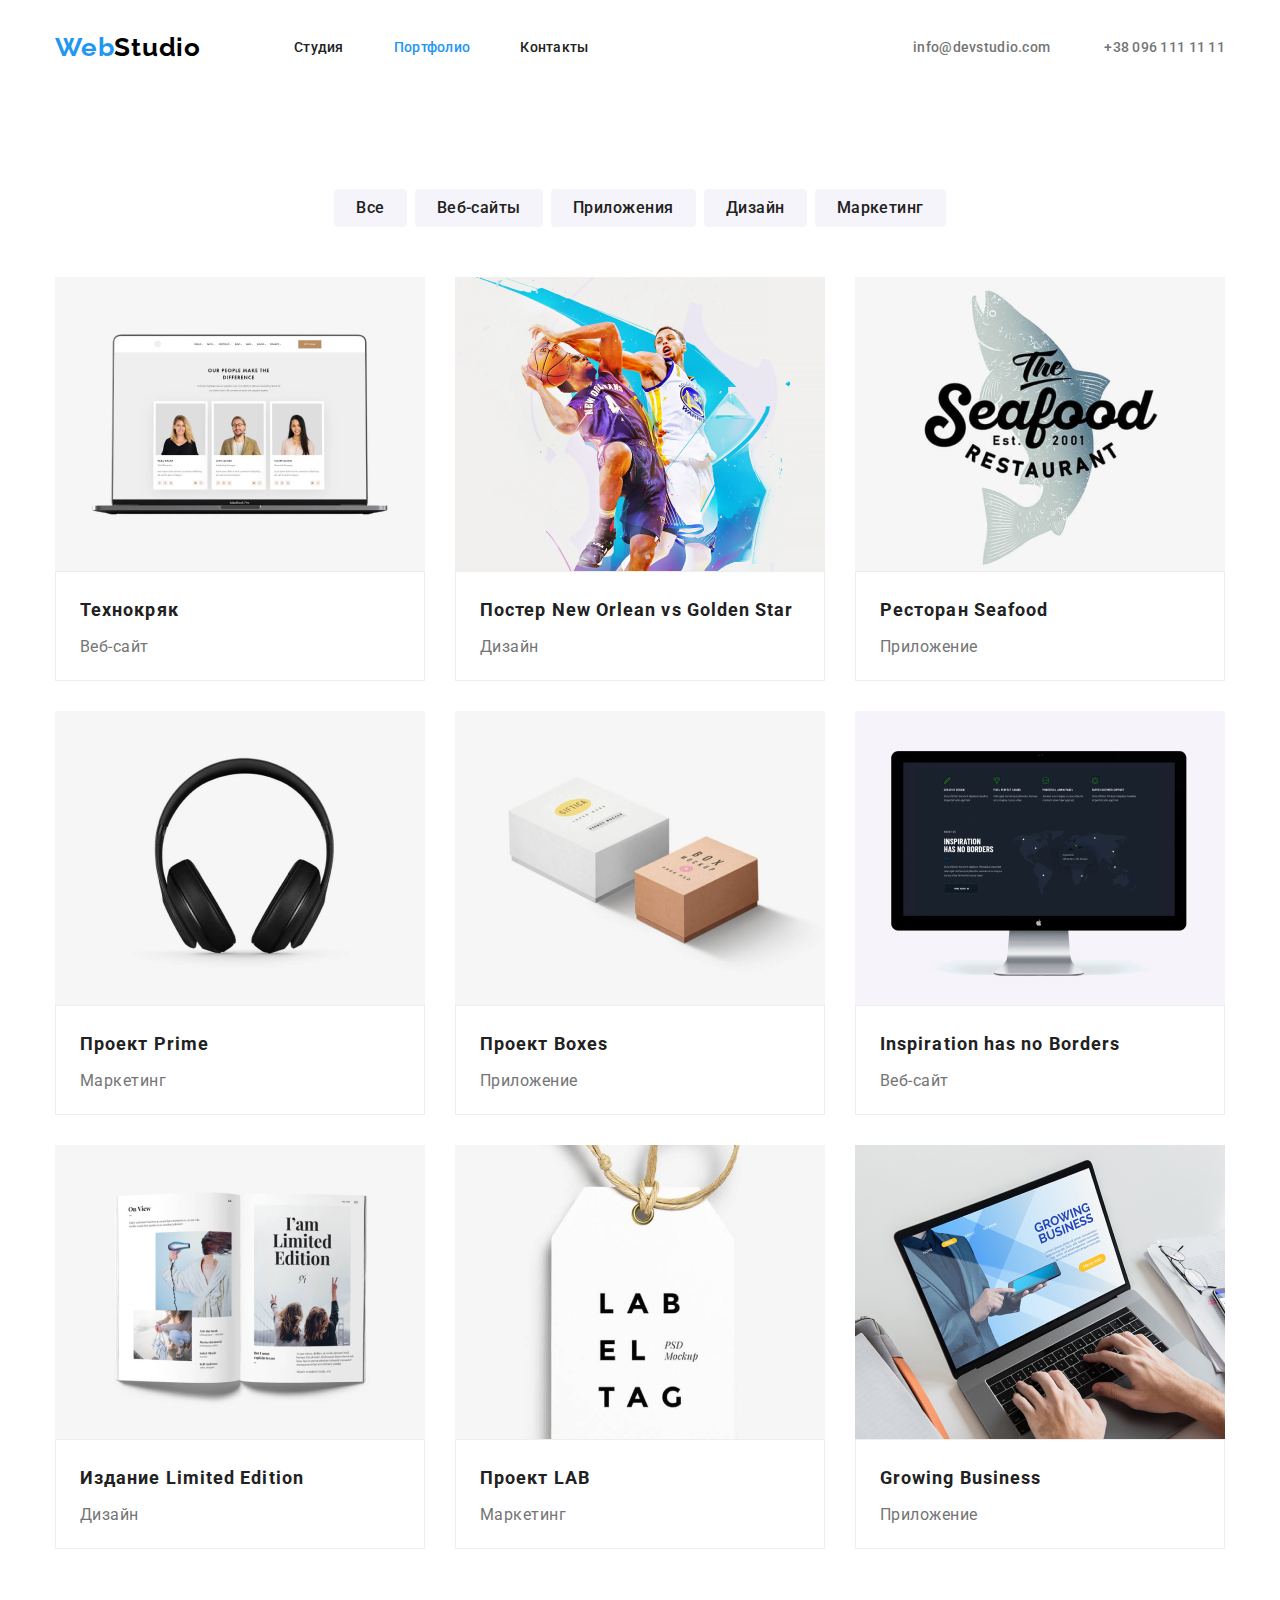
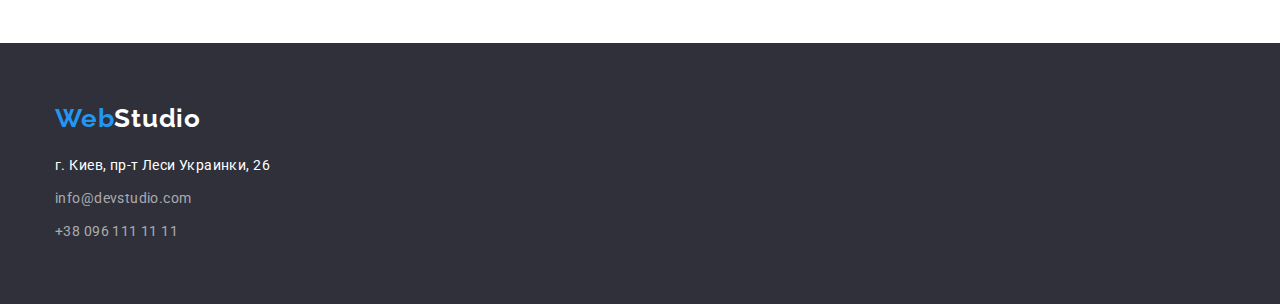
==== commit ca8df160: "зміни по зауваженнях" ====
--- a/portfolio.html
+++ b/portfolio.html
@@ -72,134 +72,116 @@
           <!--Портфолио-->
           <div class="portfolio-list">
             <ul class="list">
-              <div class="portfolio-items">
-                <li>
-                  <img
-                    src="./images/portfolio/img.jpg"
-                    alt=""
-                    width="370"
-                    height="294"
-                  />
-                  <div class="portfolio-content">
-                    <h2 class="portfolio-title">Технокряк</h2>
-                    <p class="portfolio-subtitle">Веб-сайт</p>
-                  </div>
-                </li>
-              </div>
-              <div class="portfolio-items">
-                <li>
-                  <img
-                    src="./images/portfolio/img-1.jpg"
-                    alt=""
-                    width="370"
-                    height="294"
-                  />
-                  <div class="portfolio-content">
-                    <h2 class="portfolio-title">
-                      Постер New Orlean vs Golden Star
-                    </h2>
-                    <p class="portfolio-subtitle">Дизайн</p>
-                  </div>
-                </li>
-              </div>
-              <div class="portfolio-items">
-                <li>
-                  <img
-                    src="./images/portfolio/img-2.jpg"
-                    alt=""
-                    width="370"
-                    height="294"
-                  />
-                  <div class="portfolio-content">
-                    <h2 class="portfolio-title">Ресторан Seafood</h2>
-                    <p class="portfolio-subtitle">Приложение</p>
-                  </div>
-                </li>
-              </div>
-              <div class="portfolio-items">
-                <li>
-                  <img
-                    src="./images/portfolio/img-3.jpg"
-                    alt=""
-                    width="370"
-                    height="294"
-                  />
-                  <div class="portfolio-content">
-                    <h2 class="portfolio-title">Проект Prime</h2>
-                    <p class="portfolio-subtitle">Маркетинг</p>
-                  </div>
-                </li>
-              </div>
-              <div class="portfolio-items">
-                <li>
-                  <img
-                    src="./images/portfolio/img-4.jpg"
-                    alt=""
-                    width="370"
-                    height="294"
-                  />
-                  <div class="portfolio-content">
-                    <h2 class="portfolio-title">Проект Boxes</h2>
-                    <p class="portfolio-subtitle">Приложение</p>
-                  </div>
-                </li>
-              </div>
-              <div class="portfolio-items">
-                <li>
-                  <img
-                    src="./images/portfolio/img-5.jpg"
-                    alt=""
-                    width="370"
-                    height="294"
-                  />
-                  <div class="portfolio-content">
-                    <h2 class="portfolio-title">Inspiration has no Borders</h2>
-                    <p class="portfolio-subtitle">Веб-сайт</p>
-                  </div>
-                </li>
-              </div>
-              <div class="portfolio-items">
-                <li>
-                  <img
-                    src="./images/portfolio/img-6.jpg"
-                    alt=""
-                    width="370"
-                    height="294"
-                  />
-                  <div class="portfolio-content">
-                    <h2 class="portfolio-title">Издание Limited Edition</h2>
-                    <p class="portfolio-subtitle">Дизайн</p>
-                  </div>
-                </li>
-              </div>
-              <div class="portfolio-items">
-                <li>
-                  <img
-                    src="./images/portfolio/img-7.jpg"
-                    alt=""
-                    width="370"
-                    height="294"
-                  />
-                  <div class="portfolio-content">
-                    <h2 class="portfolio-title">Проект LAB</h2>
-                    <p class="portfolio-subtitle">Маркетинг</p>
-                  </div>
-                </li>
-              </div>
-              <div class="portfolio-items">
-                <li>
-                  <img
-                    src="./images/portfolio/img-8.jpg"
-                    alt=""
-                    width="370"
-                    height="294"
-                  />
-                  <div class="portfolio-content">
-                    <h2 class="portfolio-title">Growing Business</h2>
-                    <p class="portfolio-subtitle">Приложение</p>
-                  </div>
-                </li>
-              </div>
+              <li class="portfolio-items">
+                <img
+                  src="./images/portfolio/img.jpg"
+                  alt=""
+                  width="370"
+                  height="294"
+                />
+                <div class="portfolio-content">
+                  <h2 class="portfolio-title">Технокряк</h2>
+                  <p class="portfolio-subtitle">Веб-сайт</p>
+                </div>
+              </li>
+              <li class="portfolio-items">
+                <img
+                  src="./images/portfolio/img-1.jpg"
+                  alt=""
+                  width="370"
+                  height="294"
+                />
+                <div class="portfolio-content">
+                  <h2 class="portfolio-title">
+                    Постер New Orlean vs Golden Star
+                  </h2>
+                  <p class="portfolio-subtitle">Дизайн</p>
+                </div>
+              </li>
+              <li class="portfolio-items">
+                <img
+                  src="./images/portfolio/img-2.jpg"
+                  alt=""
+                  width="370"
+                  height="294"
+                />
+                <div class="portfolio-content">
+                  <h2 class="portfolio-title">Ресторан Seafood</h2>
+                  <p class="portfolio-subtitle">Приложение</p>
+                </div>
+              </li>
+              <li class="portfolio-items">
+                <img
+                  src="./images/portfolio/img-3.jpg"
+                  alt=""
+                  width="370"
+                  height="294"
+                />
+                <div class="portfolio-content">
+                  <h2 class="portfolio-title">Проект Prime</h2>
+                  <p class="portfolio-subtitle">Маркетинг</p>
+                </div>
+              </li>
+              <li class="portfolio-items">
+                <img
+                  src="./images/portfolio/img-4.jpg"
+                  alt=""
+                  width="370"
+                  height="294"
+                />
+                <div class="portfolio-content">
+                  <h2 class="portfolio-title">Проект Boxes</h2>
+                  <p class="portfolio-subtitle">Приложение</p>
+                </div>
+              </li>
+              <li class="portfolio-items">
+                <img
+                  src="./images/portfolio/img-5.jpg"
+                  alt=""
+                  width="370"
+                  height="294"
+                />
+                <div class="portfolio-content">
+                  <h2 class="portfolio-title">Inspiration has no Borders</h2>
+                  <p class="portfolio-subtitle">Веб-сайт</p>
+                </div>
+              </li>
+              <li class="portfolio-items">
+                <img
+                  src="./images/portfolio/img-6.jpg"
+                  alt=""
+                  width="370"
+                  height="294"
+                />
+                <div class="portfolio-content">
+                  <h2 class="portfolio-title">Издание Limited Edition</h2>
+                  <p class="portfolio-subtitle">Дизайн</p>
+                </div>
+              </li>
+              <li class="portfolio-items">
+                <img
+                  src="./images/portfolio/img-7.jpg"
+                  alt=""
+                  width="370"
+                  height="294"
+                />
+                <div class="portfolio-content">
+                  <h2 class="portfolio-title">Проект LAB</h2>
+                  <p class="portfolio-subtitle">Маркетинг</p>
+                </div>
+              </li>
+              <li class="portfolio-items">
+                <img
+                  src="./images/portfolio/img-8.jpg"
+                  alt=""
+                  width="370"
+                  height="294"
+                />
+                <div class="portfolio-content">
+                  <h2 class="portfolio-title">Growing Business</h2>
+                  <p class="portfolio-subtitle">Приложение</p>
+                </div>
+              </li>
             </ul>
           </div>
         </div>
--- a/css/styles.css
+++ b/css/styles.css
@@ -403,26 +403,26 @@
 }
 
 .portfolio-items {
+  /*width: calc((100-60px) / 3); */
+  margin-right: 30px;
+  margin-bottom: 30px;
+}
+
+.portfolio-items:nth-child(3n) {
+  margin-right: 0px;
+}
+
+.portfolio-items:nth-last-child(-n + 3) {
+  margin-bottom: 94px;
+}
+
+.portfolio-content {
   width: 370px;
-  height: 404px;
+  height: 110px;
   background: #ffffff;
   border: 1px solid #eeeeee;
   box-sizing: border-box;
-  /* 
-  width: calc((100-60px) / 3); */
-  margin-right: 30px;
-  margin-bottom: 30px;
-}
-
-.portfolio-items:nth-child(3n) {
-  margin-right: 0px;
-}
-
-.portfolio-content {
-  margin: 20px 24px;
-}
-
-.portfolio-items:nth-last-child(-n + 3) {
-  margin-bottom: 94px;
-}
+  padding: 20px 24px;
+}
+
 /*=====END PORTFOLIO=====*/ ;
